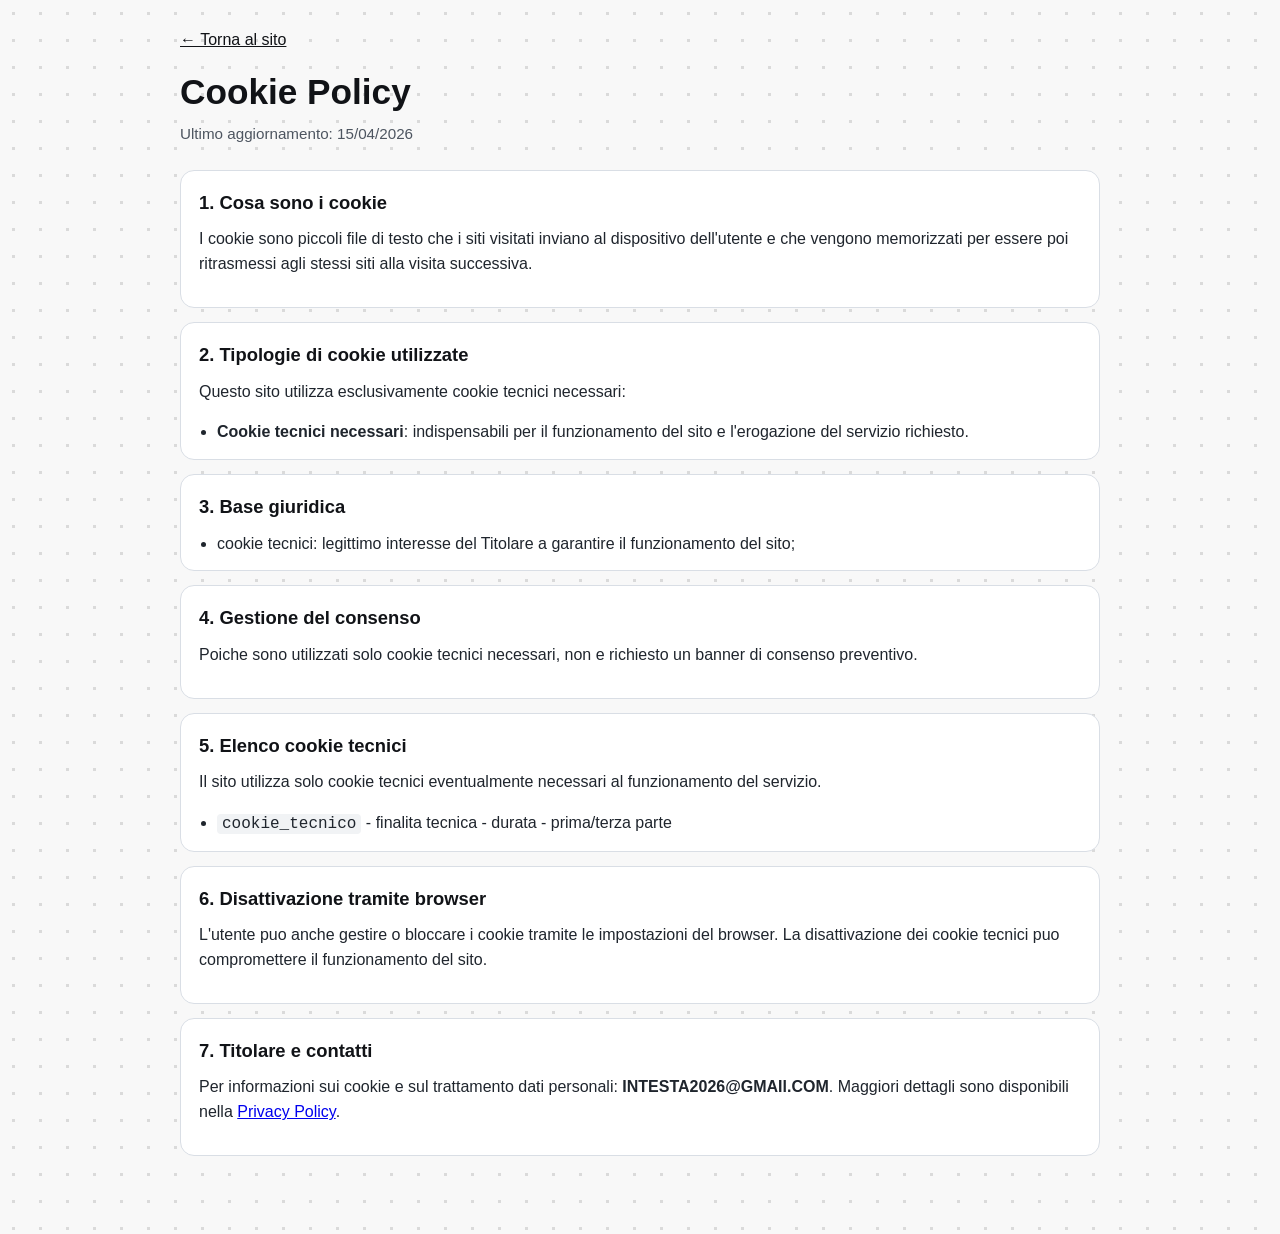
==== cookie.html @ a97706b1 "nuova slide e gestione privacy cookie e termini" ====
<!DOCTYPE html>
<html lang="it">
<head>
  <meta charset="UTF-8" />
  <meta name="viewport" content="width=device-width, initial-scale=1.0" />
  <title>Cookie Policy | Intesta</title>
  <meta
    name="description"
    content="Informazioni su cookie e tecnologie similari utilizzate dal sito Intesta."
  />
  <link rel="stylesheet" href="./assets/css/legal.css" />
</head>
<body>
  <main class="legal-page">
    <a class="legal-back" href="./index.html">← Torna al sito</a>
    <header class="legal-header">
      <h1>Cookie Policy</h1>
      <p class="legal-updated">Ultimo aggiornamento: 15/04/2026</p>
    </header>

    <section class="legal-card">
      <h2>1. Cosa sono i cookie</h2>
      <p>
        I cookie sono piccoli file di testo che i siti visitati inviano al dispositivo dell'utente e che vengono
        memorizzati per essere poi ritrasmessi agli stessi siti alla visita successiva.
      </p>
    </section>

    <section class="legal-card">
      <h2>2. Tipologie di cookie utilizzate</h2>
      <p>Questo sito utilizza esclusivamente cookie tecnici necessari:</p>
      <ul>
        <li>
          <strong>Cookie tecnici necessari</strong>: indispensabili per il funzionamento del sito e l'erogazione del
          servizio richiesto.
        </li>
      </ul>
    </section>

    <section class="legal-card">
      <h2>3. Base giuridica</h2>
      <ul>
        <li>cookie tecnici: legittimo interesse del Titolare a garantire il funzionamento del sito;</li>
      </ul>
    </section>

    <section class="legal-card">
      <h2>4. Gestione del consenso</h2>
      <p>
        Poiche sono utilizzati solo cookie tecnici necessari, non e richiesto un banner di consenso preventivo.
      </p>
    </section>

    <section class="legal-card">
      <h2>5. Elenco cookie tecnici</h2>
      <p>
        Il sito utilizza solo cookie tecnici eventualmente necessari al funzionamento del servizio.
      </p>
      <ul>
        <li><code>cookie_tecnico</code> - finalita tecnica - durata - prima/terza parte</li>
      </ul>
    </section>

    <section class="legal-card">
      <h2>6. Disattivazione tramite browser</h2>
      <p>
        L'utente puo anche gestire o bloccare i cookie tramite le impostazioni del browser. La disattivazione dei
        cookie tecnici puo compromettere il funzionamento del sito.
      </p>
    </section>

    <section class="legal-card">
      <h2>7. Titolare e contatti</h2>
      <p>
        Per informazioni sui cookie e sul trattamento dati personali: <strong>INTESTA2026@GMAIl.COM</strong>. Maggiori
        dettagli sono disponibili nella <a href="./privacy.html">Privacy Policy</a>.
      </p>
    </section>
  </main>
</body>
</html>
---- assets/css/legal.css ----
:root {
  --text: #111317;
  --muted: #4d5560;
  --bg: #f8f8f8;
  --card: #ffffff;
  --border: #d9dee5;
}

* {
  box-sizing: border-box;
}

body {
  margin: 0;
  font-family: "Inter", -apple-system, BlinkMacSystemFont, "Segoe UI", Arial, sans-serif;
  color: var(--text);
  background-color: #f8f8f8;
  background-image: radial-gradient(circle, #dadada 1.45px, transparent 1.45px);
  background-size: 27px 27px;
  line-height: 1.55;
}

.legal-page {
  width: min(920px, 92vw);
  margin: 0 auto;
  padding: 28px 0 64px;
}

.legal-back {
  display: inline-block;
  margin-bottom: 18px;
  color: var(--text);
}

.legal-header {
  margin-bottom: 24px;
}

.legal-header h1 {
  margin: 0 0 10px;
  font-size: clamp(1.75rem, 4vw, 2.2rem);
  line-height: 1.18;
}

.legal-updated {
  margin: 0;
  color: var(--muted);
  font-size: 0.95rem;
}

.legal-card {
  background: var(--card);
  border: 1px solid var(--border);
  border-radius: 14px;
  padding: 18px 18px 14px;
  margin-bottom: 14px;
}

.legal-card h2 {
  margin: 0 0 10px;
  font-size: 1.15rem;
}

.legal-card p,
.legal-card li {
  margin-top: 0;
  color: #1f252d;
}

.legal-card ul {
  margin: 8px 0 0;
  padding-left: 18px;
}

.legal-note {
  margin-top: 18px;
  color: var(--muted);
  font-size: 0.92rem;
}

code {
  font-family: ui-monospace, SFMono-Regular, Menlo, Monaco, Consolas, "Liberation Mono",
    "Courier New", monospace;
  background: #f1f3f5;
  border-radius: 4px;
  padding: 1px 5px;
}
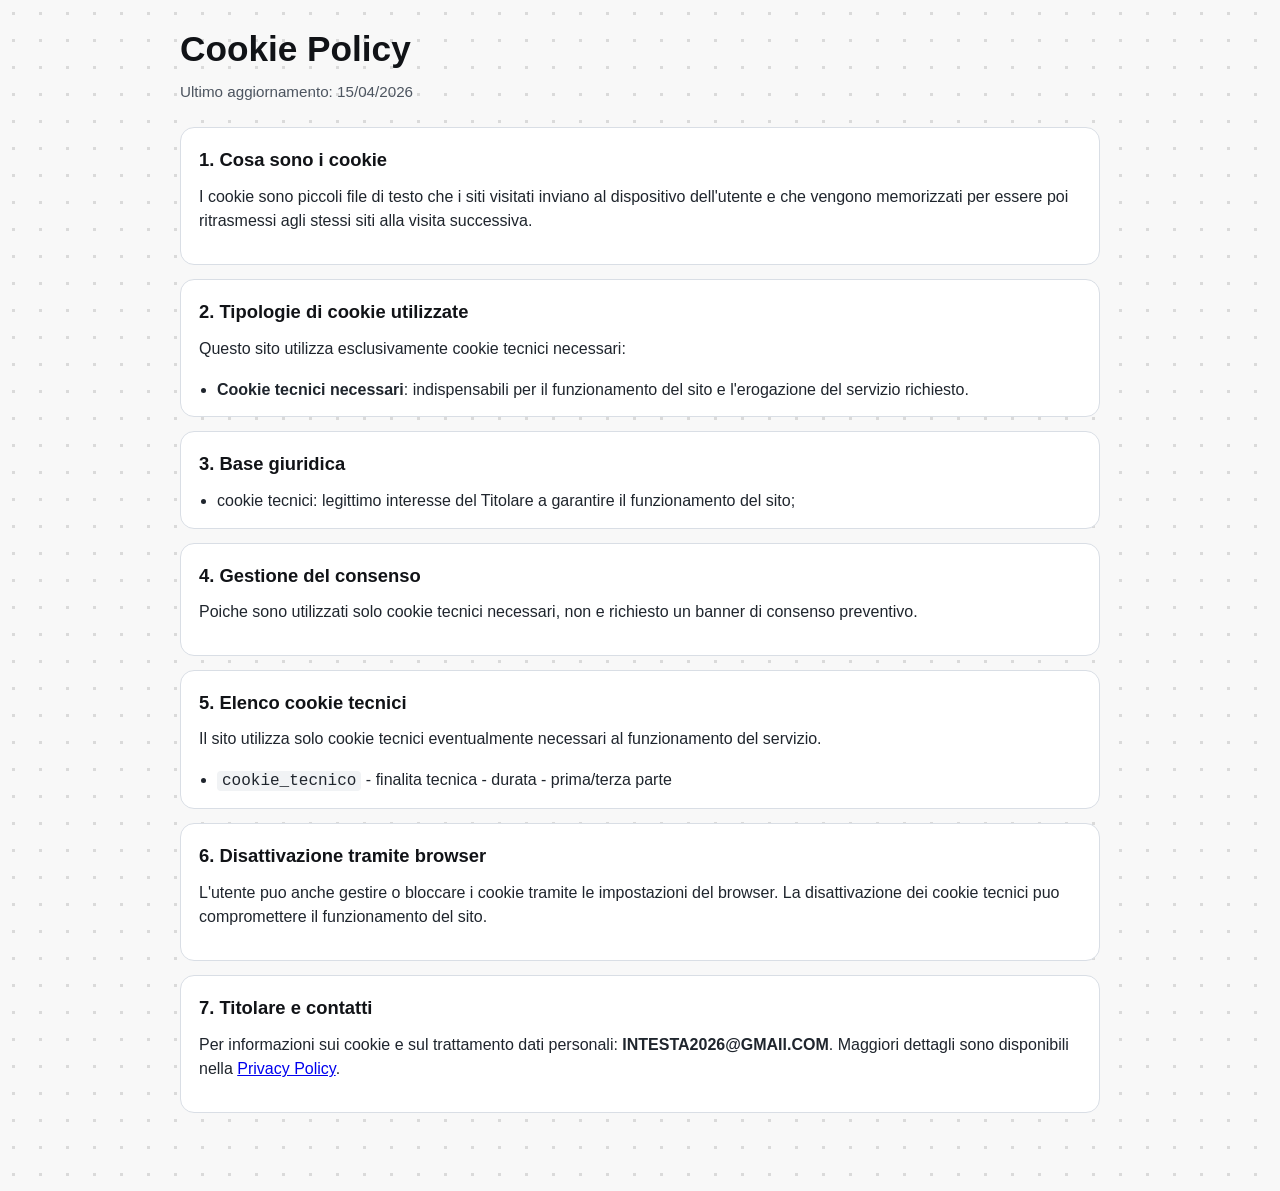
==== commit 4dffb210: "upload" ====
--- a/cookie.html
+++ b/cookie.html
@@ -12,7 +12,6 @@
 </head>
 <body>
   <main class="legal-page">
-    <a class="legal-back" href="./index.html">← Torna al sito</a>
     <header class="legal-header">
       <h1>Cookie Policy</h1>
       <p class="legal-updated">Ultimo aggiornamento: 15/04/2026</p>
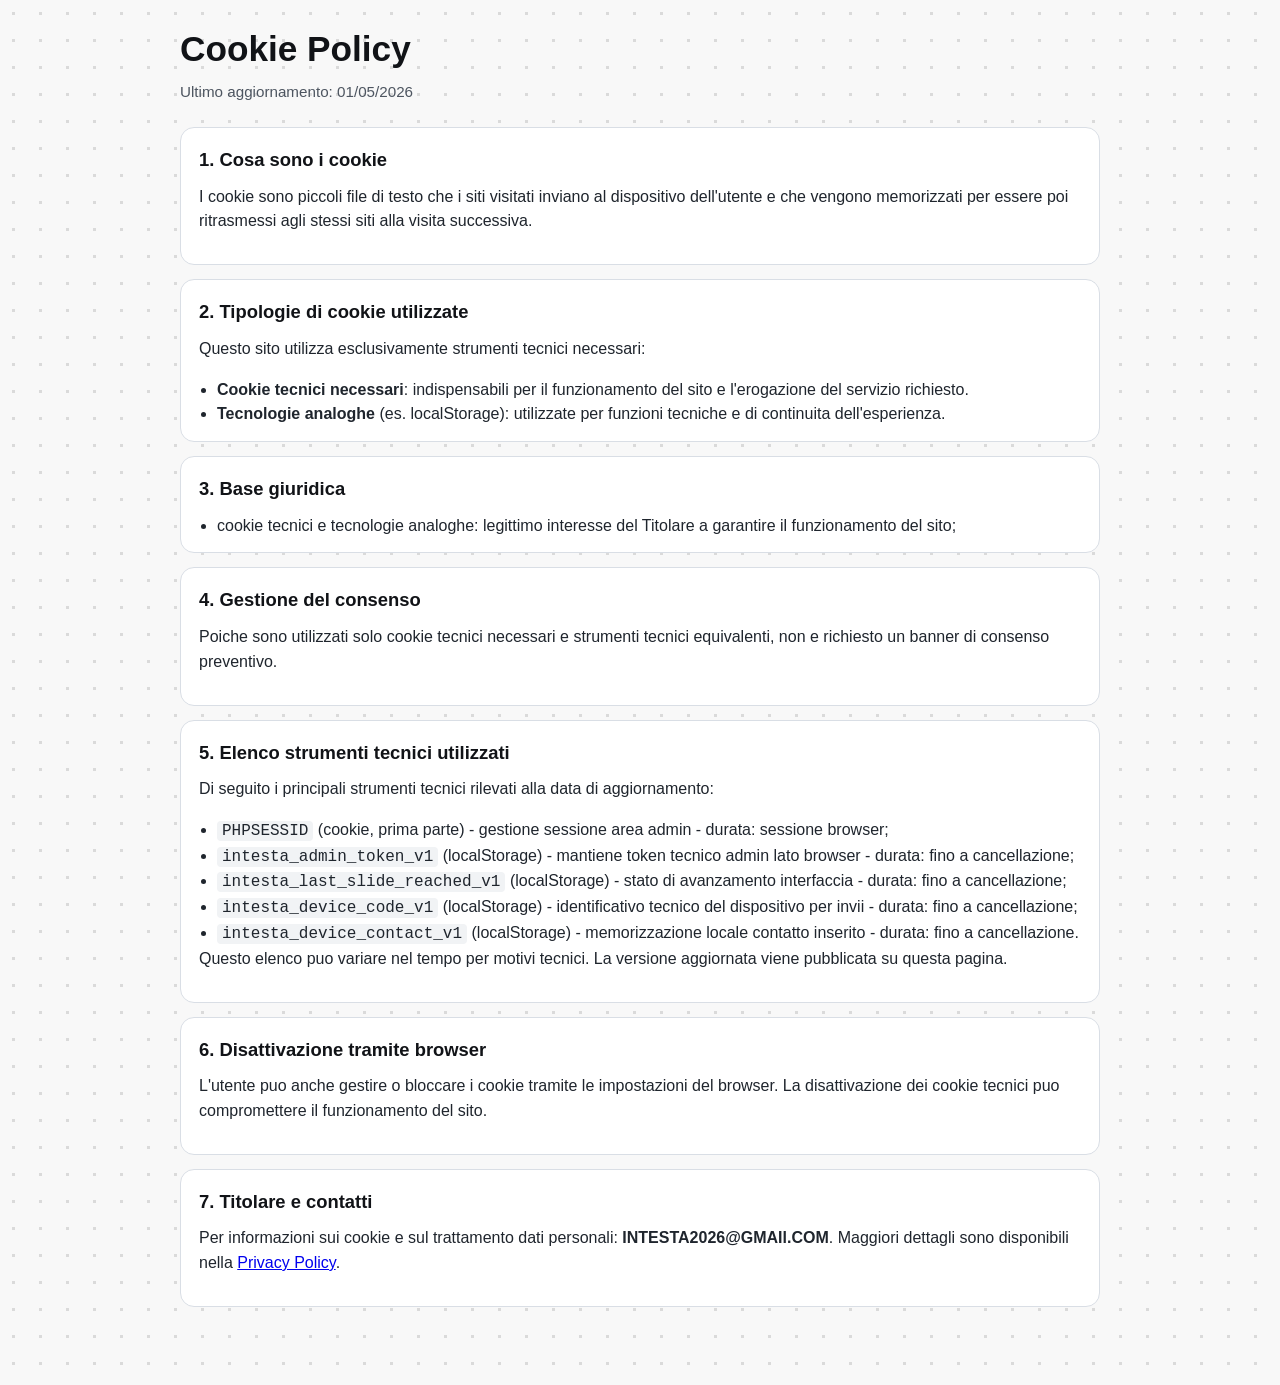
==== commit 76e5ff8e: "fix privacy" ====
--- a/cookie.html
+++ b/cookie.html
@@ -14,7 +14,7 @@
   <main class="legal-page">
     <header class="legal-header">
       <h1>Cookie Policy</h1>
-      <p class="legal-updated">Ultimo aggiornamento: 15/04/2026</p>
+      <p class="legal-updated">Ultimo aggiornamento: 01/05/2026</p>
     </header>
 
     <section class="legal-card">
@@ -27,11 +27,15 @@
 
     <section class="legal-card">
       <h2>2. Tipologie di cookie utilizzate</h2>
-      <p>Questo sito utilizza esclusivamente cookie tecnici necessari:</p>
+      <p>Questo sito utilizza esclusivamente strumenti tecnici necessari:</p>
       <ul>
         <li>
           <strong>Cookie tecnici necessari</strong>: indispensabili per il funzionamento del sito e l'erogazione del
           servizio richiesto.
+        </li>
+        <li>
+          <strong>Tecnologie analoghe</strong> (es. localStorage): utilizzate per funzioni tecniche e di continuita
+          dell'esperienza.
         </li>
       </ul>
     </section>
@@ -39,25 +43,32 @@
     <section class="legal-card">
       <h2>3. Base giuridica</h2>
       <ul>
-        <li>cookie tecnici: legittimo interesse del Titolare a garantire il funzionamento del sito;</li>
+        <li>cookie tecnici e tecnologie analoghe: legittimo interesse del Titolare a garantire il funzionamento del sito;</li>
       </ul>
     </section>
 
     <section class="legal-card">
       <h2>4. Gestione del consenso</h2>
       <p>
-        Poiche sono utilizzati solo cookie tecnici necessari, non e richiesto un banner di consenso preventivo.
+        Poiche sono utilizzati solo cookie tecnici necessari e strumenti tecnici equivalenti, non e richiesto un
+        banner di consenso preventivo.
       </p>
     </section>
 
     <section class="legal-card">
-      <h2>5. Elenco cookie tecnici</h2>
+      <h2>5. Elenco strumenti tecnici utilizzati</h2>
+      <p>Di seguito i principali strumenti tecnici rilevati alla data di aggiornamento:</p>
+      <ul>
+        <li><code>PHPSESSID</code> (cookie, prima parte) - gestione sessione area admin - durata: sessione browser;</li>
+        <li><code>intesta_admin_token_v1</code> (localStorage) - mantiene token tecnico admin lato browser - durata: fino a cancellazione;</li>
+        <li><code>intesta_last_slide_reached_v1</code> (localStorage) - stato di avanzamento interfaccia - durata: fino a cancellazione;</li>
+        <li><code>intesta_device_code_v1</code> (localStorage) - identificativo tecnico del dispositivo per invii - durata: fino a cancellazione;</li>
+        <li><code>intesta_device_contact_v1</code> (localStorage) - memorizzazione locale contatto inserito - durata: fino a cancellazione.</li>
+      </ul>
       <p>
-        Il sito utilizza solo cookie tecnici eventualmente necessari al funzionamento del servizio.
+        Questo elenco puo variare nel tempo per motivi tecnici. La versione aggiornata viene pubblicata su questa
+        pagina.
       </p>
-      <ul>
-        <li><code>cookie_tecnico</code> - finalita tecnica - durata - prima/terza parte</li>
-      </ul>
     </section>
 
     <section class="legal-card">
